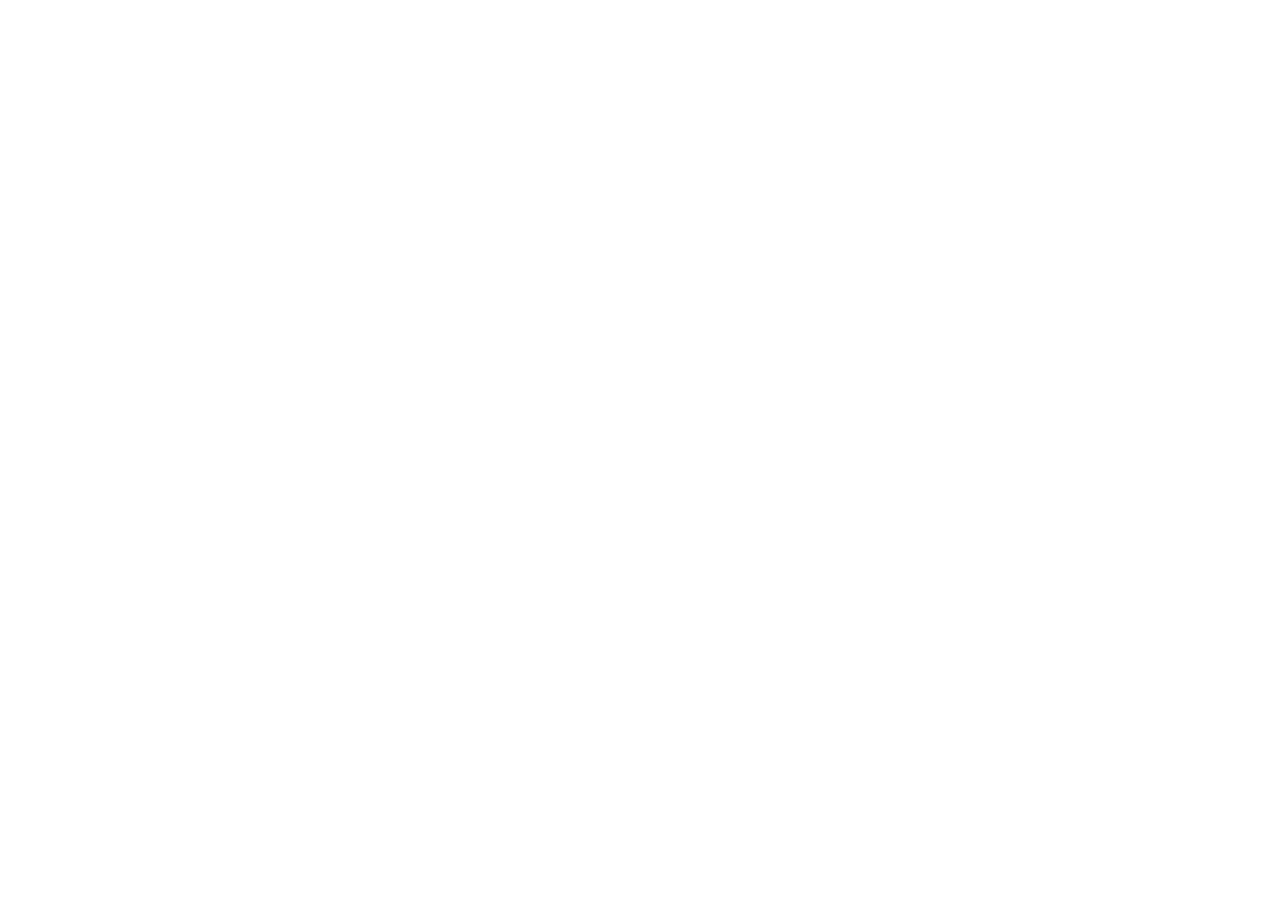
==== new-contact.html @ 95804b78 "created form on the new contact page" ====
<!DOCTYPE html>
<html lang="en">
<head>
  <meta charset="UTF-8">
  <meta name="viewport" content="width=device-width, initial-scale=1.0">
  <title>new-contact</title>
</head>
<body>
  <form action=""></form>
</body>
</html>
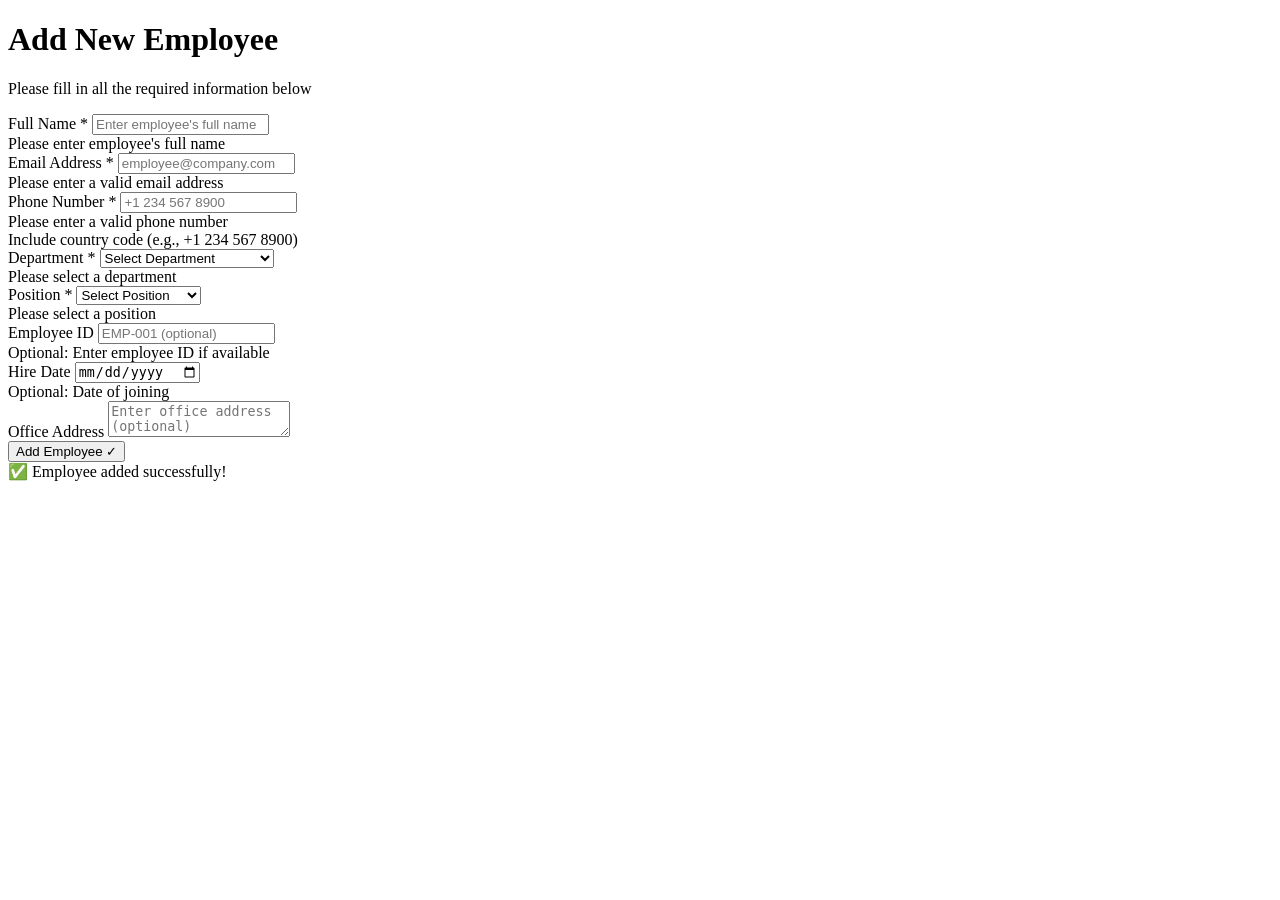
==== commit fa9dff5b: "added to classes and ids to the divs,added required asteric,added diferent departments and error mes" ====
--- a/new-contact.html
+++ b/new-contact.html
@@ -6,6 +6,103 @@
   <title>new-contact</title>
 </head>
 <body>
-  <form action=""></form>
+   <div class="container">
+        <div class="form-header">
+            <h1> Add New Employee</h1>
+            <p>Please fill in all the required information below</p>
+        </div>
+        <div class="form-content">
+            <form id="employeeForm">
+                <div class="form-group">
+                    <label for="fullName">
+                        Full Name <span class="required">*</span>
+                    </label>
+                    <input type="text" id="fullName" name="fullName" placeholder="Enter employee's full name" required>
+                    <div class="error-message" id="fullNameError">Please enter employee's full name</div>
+                </div>
+                <div class="form-row">
+                    <div class="form-group">
+                        <label for="email">
+                            Email Address <span class="required">*</span>
+                        </label>
+                        <input type="email" id="email" name="email" placeholder="employee@company.com" required>
+                        <div class="error-message" id="emailError">Please enter a valid email address</div>
+                    </div>
+
+                    <div class="form-group">
+                        <label for="phone">
+                            Phone Number <span class="required">*</span>
+                        </label>
+                        <input type="tel" id="phone" name="phone" placeholder="+1 234 567 8900" required>
+                        <div class="error-message" id="phoneError">Please enter a valid phone number</div>
+                        <div class="hint-text">Include country code (e.g., +1 234 567 8900)</div>
+                    </div>
+                </div>
+                <div class="form-row">
+                    <div class="form-group">
+                        <label for="department">
+                            Department <span class="required">*</span>
+                        </label>
+                        <select id="department" name="department" required>
+                            <option value="">Select Department</option>
+                            <option value="Human Resources">Human Resources</option>
+                            <option value="Information Technology">Information Technology</option>
+                            <option value="Marketing">Marketing</option>
+                            <option value="Sales">Sales</option>
+                            <option value="Finance">Finance</option>
+                            <option value="Operations">Operations</option>
+                            <option value="Research & Development">Research & Development</option>
+                            <option value="Customer Service">Customer Service</option>
+                            <option value="Administration">Administration</option>
+                        </select>
+                        <div class="error-message" id="departmentError">Please select a department</div>
+                    </div>
+
+                    <div class="form-group">
+                        <label for="position">
+                            Position <span class="required">*</span>
+                        </label>
+                        <select id="position" name="position" required>
+                            <option value="">Select Position</option>
+                            <option value="Manager">Manager</option>
+                            <option value="Senior Developer">Senior Developer</option>
+                            <option value="Junior Developer">Junior Developer</option>
+                            <option value="Team Lead">Team Lead</option>
+                            <option value="Director">Director</option>
+                            <option value="Coordinator">Coordinator</option>
+                            <option value="Specialist">Specialist</option>
+                            <option value="Analyst">Analyst</option>
+                            <option value="Associate">Associate</option>
+                            <option value="Intern">Intern</option>
+                        </select>
+                        <div class="error-message" id="positionError">Please select a position</div>
+                    </div>
+                </div>
+                <div class="form-row">
+                    <div class="form-group">
+                        <label for="employeeId">Employee ID</label>
+                        <input type="text" id="employeeId" name="employeeId" placeholder="EMP-001 (optional)">
+                        <div class="hint-text">Optional: Enter employee ID if available</div>
+                    </div>
+
+                    <div class="form-group">
+                        <label for="hireDate">Hire Date</label>
+                        <input type="date" id="hireDate" name="hireDate">
+                        <div class="hint-text">Optional: Date of joining</div>
+                    </div>
+                </div>
+
+                <div class="form-group">
+                    <label for="address">Office Address</label>
+                    <textarea id="address" name="address" placeholder="Enter office address (optional)"></textarea>
+                </div>
+                <button type="submit" class="submit-btn">Add Employee ✓</button>
+                
+                <div id="successMessage" class="success-message">
+                    ✅ Employee added successfully!
+                </div>
+            </form>
+        </div>
+    </div>
 </body>
-</html>+</html
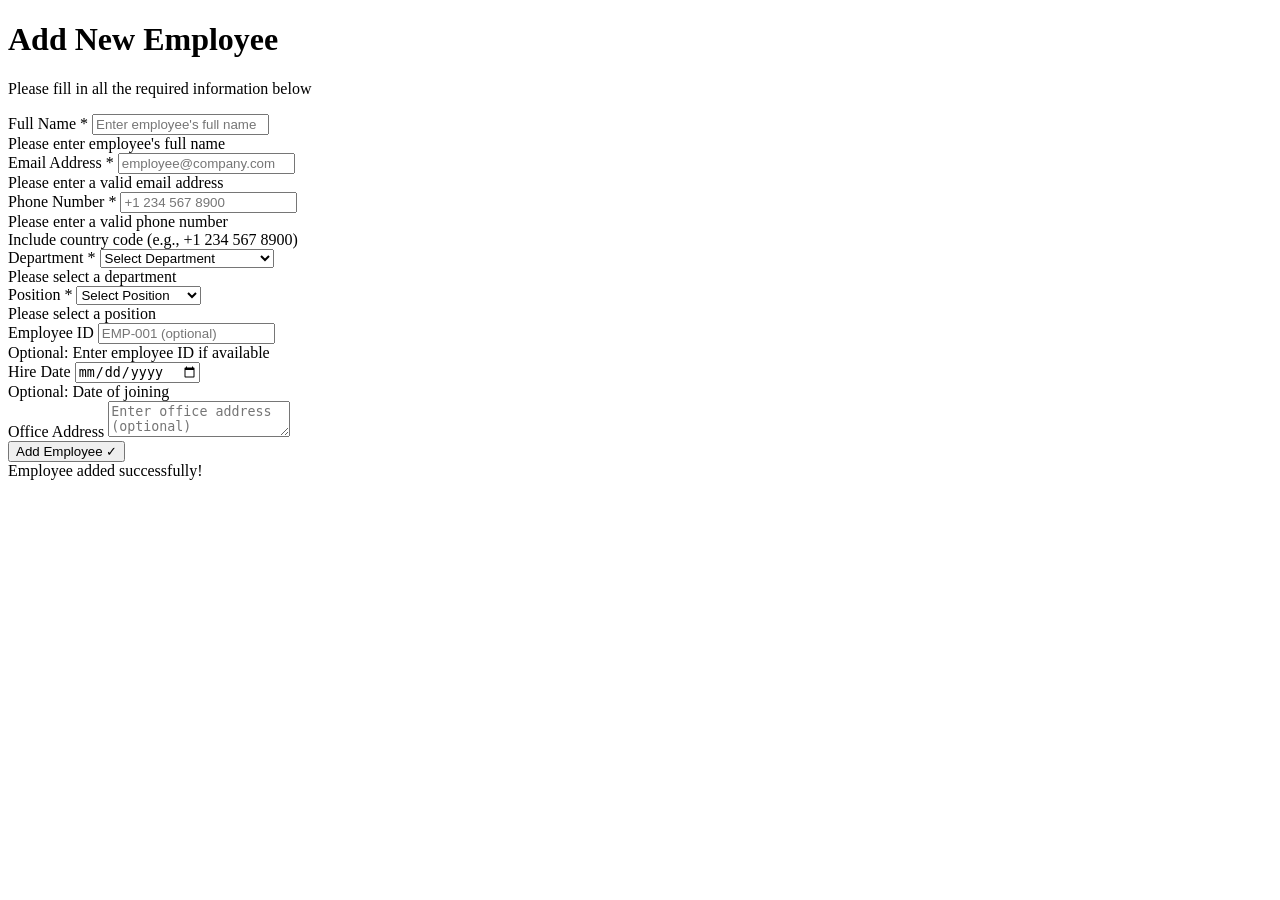
==== commit 9e3e9b61: "added css for the basic style" ====
--- a/new-contact.html
+++ b/new-contact.html
@@ -11,98 +11,98 @@
             <h1> Add New Employee</h1>
             <p>Please fill in all the required information below</p>
         </div>
-        <div class="form-content">
-            <form id="employeeForm">
-                <div class="form-group">
-                    <label for="fullName">
-                        Full Name <span class="required">*</span>
-                    </label>
-                    <input type="text" id="fullName" name="fullName" placeholder="Enter employee's full name" required>
-                    <div class="error-message" id="fullNameError">Please enter employee's full name</div>
-                </div>
-                <div class="form-row">
-                    <div class="form-group">
-                        <label for="email">
-                            Email Address <span class="required">*</span>
-                        </label>
-                        <input type="email" id="email" name="email" placeholder="employee@company.com" required>
-                        <div class="error-message" id="emailError">Please enter a valid email address</div>
-                    </div>
+<div class="form-content">
+  <form id="employeeForm">
+     <div class="form-group">
+         <label for="fullName">
+           Full Name <span class="required">*</span>
+          </label>
+ <input type="text" id="fullName" name="fullName" placeholder="Enter employee's full name" required>
+   <div class="error-message" id="fullNameError">Please enter employee's full name</div>
+     </div>
+      <div class="form-row">
+       <div class="form-group">
+        <label for="email">
+         Email Address <span class="required">*</span>
+         </label>
+ <input type="email" id="email" name="email" placeholder="employee@company.com" required>
+  <div class="error-message" id="emailError">Please enter a valid email address</div>
+     </div>
 
-                    <div class="form-group">
-                        <label for="phone">
-                            Phone Number <span class="required">*</span>
-                        </label>
-                        <input type="tel" id="phone" name="phone" placeholder="+1 234 567 8900" required>
-                        <div class="error-message" id="phoneError">Please enter a valid phone number</div>
-                        <div class="hint-text">Include country code (e.g., +1 234 567 8900)</div>
-                    </div>
-                </div>
-                <div class="form-row">
-                    <div class="form-group">
-                        <label for="department">
-                            Department <span class="required">*</span>
-                        </label>
-                        <select id="department" name="department" required>
-                            <option value="">Select Department</option>
-                            <option value="Human Resources">Human Resources</option>
-                            <option value="Information Technology">Information Technology</option>
-                            <option value="Marketing">Marketing</option>
-                            <option value="Sales">Sales</option>
-                            <option value="Finance">Finance</option>
-                            <option value="Operations">Operations</option>
-                            <option value="Research & Development">Research & Development</option>
-                            <option value="Customer Service">Customer Service</option>
-                            <option value="Administration">Administration</option>
-                        </select>
-                        <div class="error-message" id="departmentError">Please select a department</div>
-                    </div>
+  <div class="form-group">
+     <label for="phone">
+       Phone Number <span class="required">*</span>
+     </label>
+    <input type="tel" id="phone" name="phone" placeholder="+1 234 567 8900" required>
+    <div class="error-message" id="phoneError">Please enter a valid phone number</div>
+    <div class="hint-text">Include country code (e.g., +1 234 567 8900)</div>
+    </div>
+     </div>
+     <div class="form-row">
+     <div class="form-group">
+     <label for="department">
+      Department <span class="required">*</span>
+     </label>
+      <select id="department" name="department" required>
+   <option value="">Select Department</option>
+    <option value="Human Resources">Human Resources</option>
+    <option value="Information Technology">Information Technology</option>
+      <option value="Marketing">Marketing</option>
+   <option value="Sales">Sales</option>
+    <option value="Finance">Finance</option>
+     <option value="Operations">Operations</option>
+      <option value="Research & Development">Research & Development</option>
+    <option value="Customer Service">Customer Service</option>
+    <option value="Administration">Administration</option>
+  </select>
+   <div class="error-message" id="departmentError">Please select a department</div>
+    </div>
 
-                    <div class="form-group">
-                        <label for="position">
-                            Position <span class="required">*</span>
-                        </label>
-                        <select id="position" name="position" required>
-                            <option value="">Select Position</option>
-                            <option value="Manager">Manager</option>
-                            <option value="Senior Developer">Senior Developer</option>
-                            <option value="Junior Developer">Junior Developer</option>
-                            <option value="Team Lead">Team Lead</option>
-                            <option value="Director">Director</option>
-                            <option value="Coordinator">Coordinator</option>
-                            <option value="Specialist">Specialist</option>
-                            <option value="Analyst">Analyst</option>
-                            <option value="Associate">Associate</option>
-                            <option value="Intern">Intern</option>
-                        </select>
-                        <div class="error-message" id="positionError">Please select a position</div>
-                    </div>
-                </div>
-                <div class="form-row">
-                    <div class="form-group">
-                        <label for="employeeId">Employee ID</label>
-                        <input type="text" id="employeeId" name="employeeId" placeholder="EMP-001 (optional)">
-                        <div class="hint-text">Optional: Enter employee ID if available</div>
-                    </div>
+     <div class="form-group">
+  <label for="position">
+  Position <span class="required">*</span>
+  </label>
+   <select id="position" name="position" required>
+   <option value="">Select Position</option>
+     <option value="Manager">Manager</option>
+    <option value="Senior Developer">Senior Developer</option>
+   <option value="Junior Developer">Junior Developer</option>
+     <option value="Team Lead">Team Lead</option>
+    <option value="Director">Director</option>
+     <option value="Coordinator">Coordinator</option>
+     <option value="Specialist">Specialist</option>
+     <option value="Analyst">Analyst</option>
+   <option value="Associate">Associate</option>
+     <option value="Intern">Intern</option>
+     </select>
+    <div class="error-message" id="positionError">Please select a position</div>
+   </div>
+    </div>
+   <div class="form-row">
+   <div class="form-group">
+  <label for="employeeId">Employee ID</label>
+    <input type="text" id="employeeId" name="employeeId" placeholder="EMP-001 (optional)">
+   <div class="hint-text">Optional: Enter employee ID if available</div>
+   </div>
 
-                    <div class="form-group">
-                        <label for="hireDate">Hire Date</label>
-                        <input type="date" id="hireDate" name="hireDate">
-                        <div class="hint-text">Optional: Date of joining</div>
-                    </div>
-                </div>
+    <div class="form-group">
+     <label for="hireDate">Hire Date</label>
+   <input type="date" id="hireDate" name="hireDate">
+    <div class="hint-text">Optional: Date of joining</div>
+      </div>
+    </div>
 
-                <div class="form-group">
-                    <label for="address">Office Address</label>
-                    <textarea id="address" name="address" placeholder="Enter office address (optional)"></textarea>
-                </div>
-                <button type="submit" class="submit-btn">Add Employee ✓</button>
+  <div class="form-group">
+   <label for="address">Office Address</label>
+     <textarea id="address" name="address" placeholder="Enter office address (optional)"></textarea>
+ </div>
+<button type="submit" class="submit-btn">Add Employee ✓</button>
                 
-                <div id="successMessage" class="success-message">
-                    ✅ Employee added successfully!
-                </div>
-            </form>
-        </div>
-    </div>
+ <div id="successMessage" class="success-message">
+   Employee added successfully!
+      </div>
+    </form>
+   </div>
+</div>
 </body>
 </html
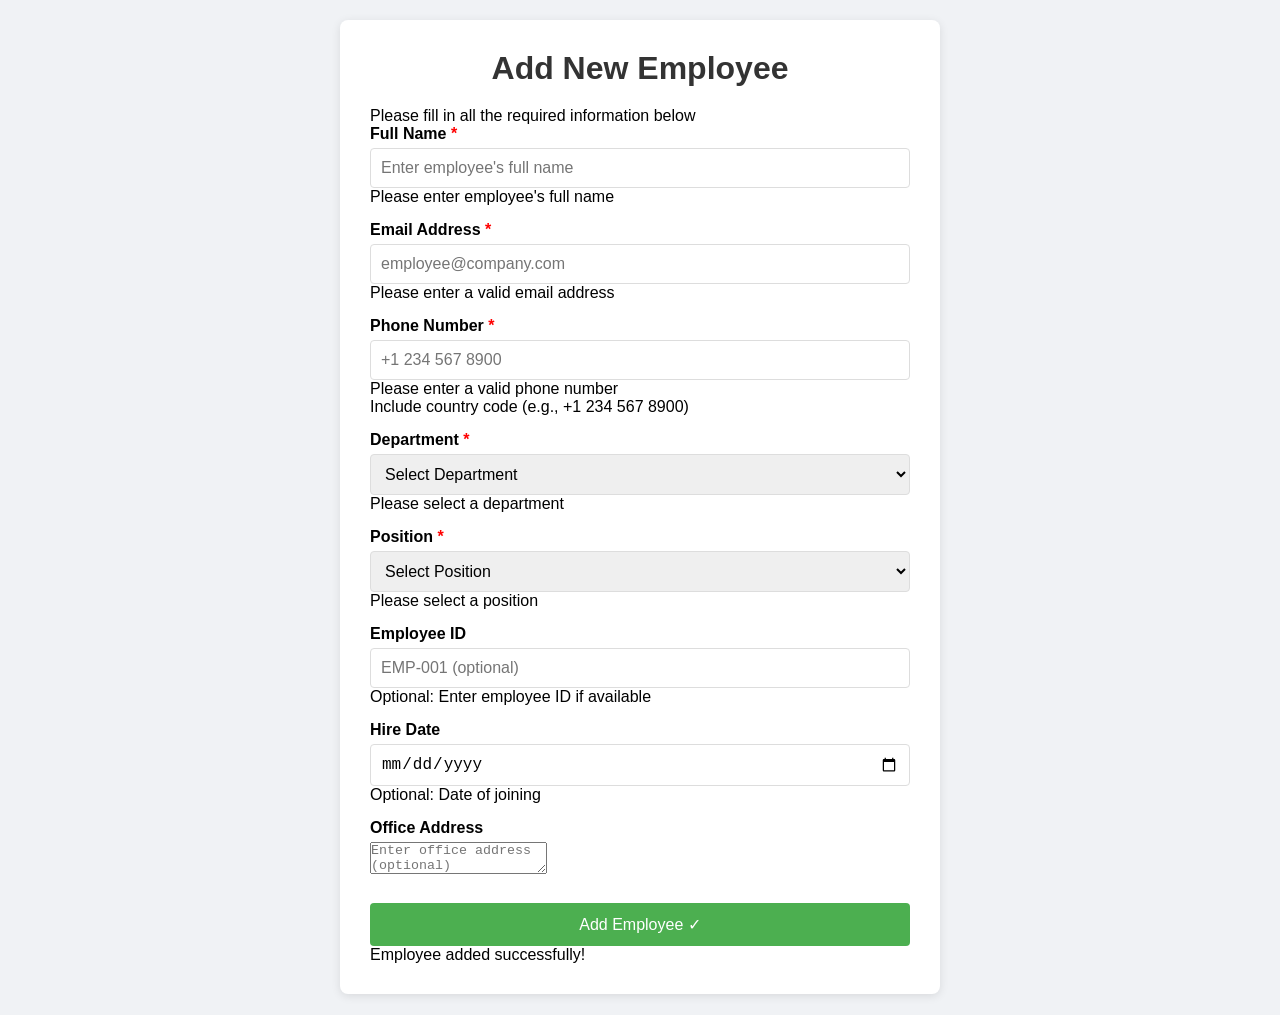
==== commit c91d1f9d: "linked css and js to new contact page" ====
--- a/new-contact.html
+++ b/new-contact.html
@@ -4,6 +4,7 @@
   <meta charset="UTF-8">
   <meta name="viewport" content="width=device-width, initial-scale=1.0">
   <title>new-contact</title>
+  <link rel="stylesheet" href="styles.css">
 </head>
 <body>
    <div class="container">
@@ -104,5 +105,6 @@
     </form>
    </div>
 </div>
+<script src="main.js"></script>
 </body>
 </html
--- a/styles.css
+++ b/styles.css
@@ -0,0 +1,103 @@
+* {
+  margin: 0;
+  padding: 0;
+  box-sizing: border-box;
+ }
+        
+ body {
+ font-family: Arial, sans-serif;
+ background: #f0f2f5;
+ padding: 20px;
+ }
+ .nav {
+background: #333;
+padding: 15px;
+margin-bottom: 20px;
+border-radius: 5px;
+}
+.nav a {
+color: white;
+text-decoration: none;
+padding: 10px 15px;
+margin: 0 5px;
+border-radius: 3px;
+}
+.nav a:hover {
+background: #555;
+}
+.nav a.active {
+background: #4CAF50;
+}
+.container {
+max-width: 600px;
+margin: 0 auto;
+background: white;
+padding: 30px;
+border-radius: 8px;
+box-shadow: 0 2px 10px rgba(0,0,0,0.1);
+}
+h1 {
+text-align: center;
+color: #333;
+margin-bottom: 20px;
+}
+.form-group {
+margin-bottom: 15px;
+}
+label {
+display: block;
+margin-bottom: 5px;
+font-weight: bold;
+}
+.required {
+color: red;
+}
+input, select {
+width: 100%;
+padding: 10px;
+border: 1px solid #ddd;
+border-radius: 4px;
+font-size: 16px;
+}
+input:focus, select:focus {
+outline: none;
+border-color: #4CAF50;
+}
+input.error, select.error {
+border-color: red;
+}
+.error-msg {
+color: red;
+font-size: 12px;
+margin-top: 5px;
+display: none;
+}
+.error-msg.show {
+display: block;
+}
+button {
+background: #4CAF50;
+color: white;
+padding: 12px 20px;
+border: none;
+border-radius: 4px;
+cursor: pointer;
+width: 100%;
+font-size: 16px;
+margin-top: 10px;
+}
+button:hover {
+background: #45a049;
+}
+.success {
+background: #d4edda;
+color: #155724;
+padding: 12px;
+border-radius: 4px;
+margin-top: 15px;
+text-align: center;
+display: none;
+}
+.success.show {
+display: block;
+ }
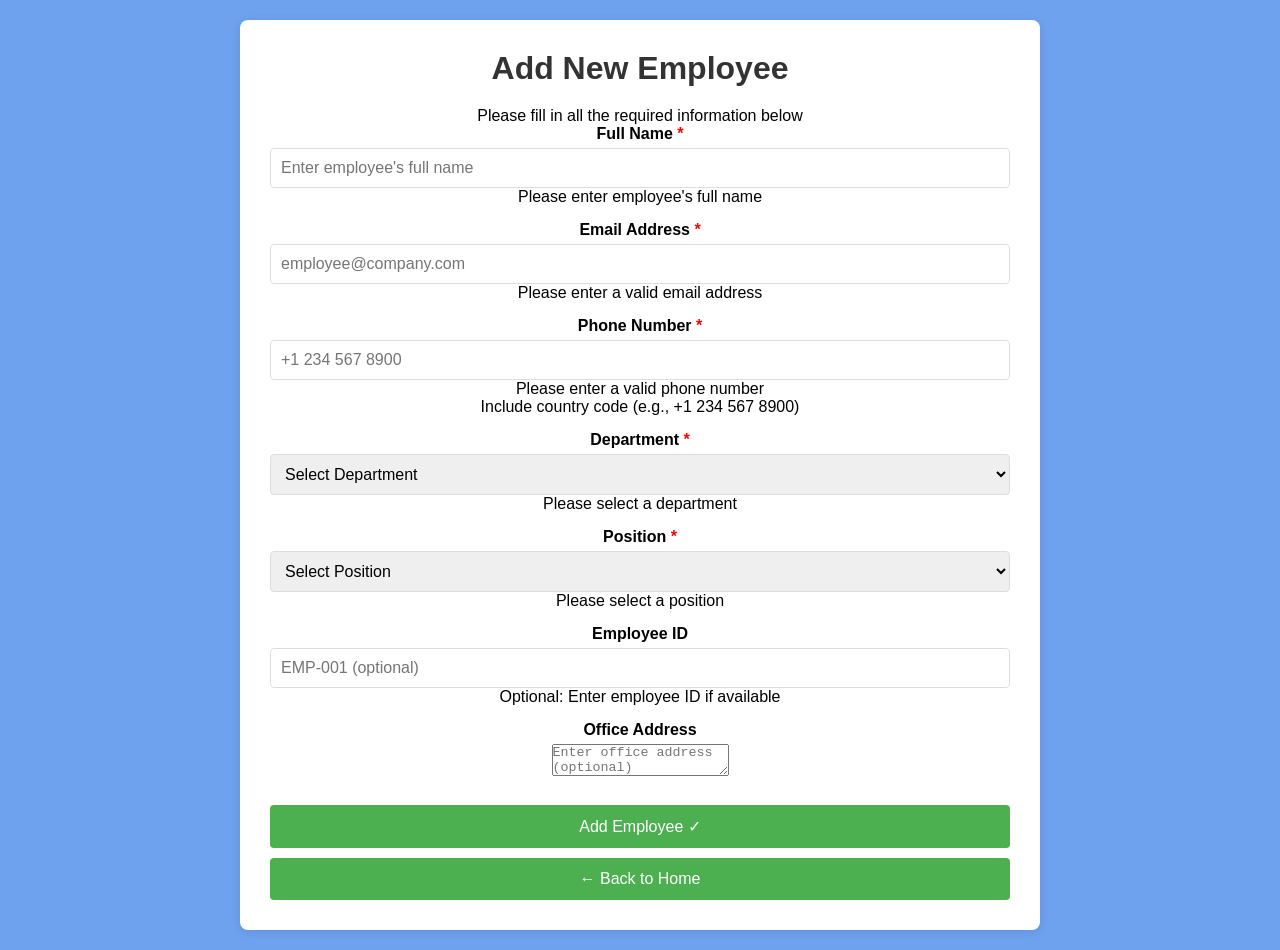
==== commit 2c5e9370: "added welcome picture" ====
--- a/new-contact.html
+++ b/new-contact.html
@@ -85,26 +85,17 @@
     <input type="text" id="employeeId" name="employeeId" placeholder="EMP-001 (optional)">
    <div class="hint-text">Optional: Enter employee ID if available</div>
    </div>
-
-    <div class="form-group">
-     <label for="hireDate">Hire Date</label>
-   <input type="date" id="hireDate" name="hireDate">
-    <div class="hint-text">Optional: Date of joining</div>
-      </div>
-    </div>
-
   <div class="form-group">
    <label for="address">Office Address</label>
      <textarea id="address" name="address" placeholder="Enter office address (optional)"></textarea>
  </div>
 <button type="submit" class="submit-btn">Add Employee ✓</button>
-                
- <div id="successMessage" class="success-message">
-   Employee added successfully!
-      </div>
     </form>
    </div>
 </div>
+<button onclick="window.location.href='index.html'">
+  ← Back to Home
+</button>
 <script src="main.js"></script>
 </body>
 </html
--- a/styles.css
+++ b/styles.css
@@ -6,7 +6,7 @@
         
  body {
  font-family: Arial, sans-serif;
- background: #f0f2f5;
+ background: #6ea1ee;
  padding: 20px;
  }
  .nav {
@@ -100,4 +100,65 @@
 }
 .success.show {
 display: block;
- }+ }
+ 
+.container {
+max-width: 800px;
+margin: 0 auto;
+background: white;
+padding: 30px;
+border-radius: 8px;
+box-shadow: 0 2px 10px rgba(0,0,0,0.1);
+text-align: center;
+}
+
+#heading {
+color: #333;
+margin-bottom: 15px;
+font-size: 28px;
+}
+
+#para {
+color: #666;
+margin-bottom: 30px;
+line-height: 1.6;
+}
+
+.navbar {
+background: #333;
+padding: 15px;
+border-radius: 5px;
+display: flex;
+justify-content: space-between;
+align-items: center;
+flex-wrap: wrap;
+gap: 15px;
+}
+.logo a {
+color: white;
+text-decoration: none;
+font-size: 20px;
+font-weight: bold;
+}
+.logo a:hover {
+color: #4CAF50;
+}
+.nav-links {
+list-style: none;
+display: flex;
+gap: 15px;
+flex-wrap: wrap;
+}
+.nav-links li a {
+color: white;
+text-decoration: none;
+padding: 8px 15px;
+border-radius: 3px;
+transition: background 0.3s;
+}
+.nav-links li a:hover {
+background: #340707;
+}
+.nav-links li a.active {
+background: #4CAF50;
+}
